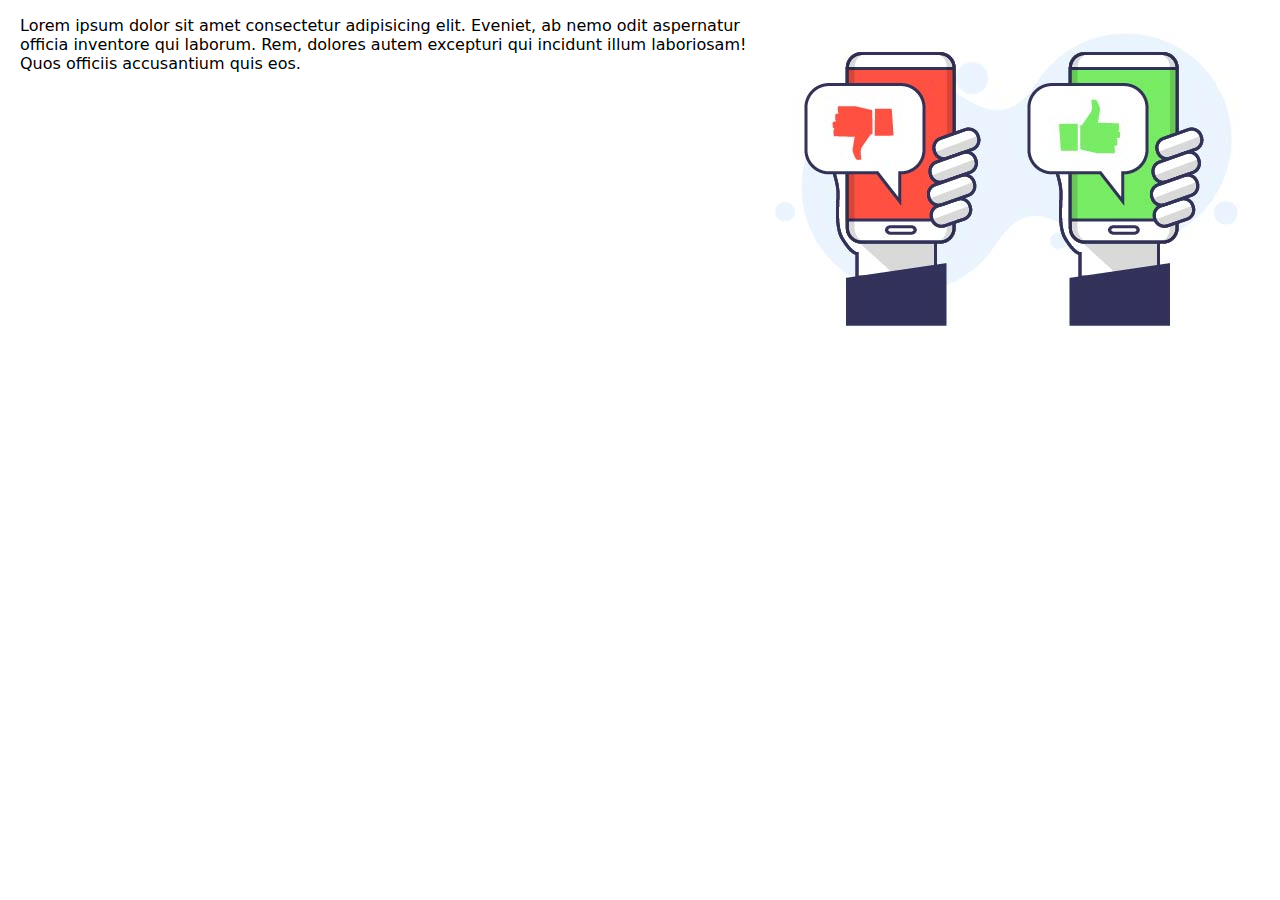
==== index.html @ 39207d18 "cambiamenti id" ====
<!DOCTYPE html>
<html lang="it">
<head>
    <meta charset="UTF-8">
    <meta name="viewport" content="width=device-width, initial-scale=1.0">
    <title>Document</title>
    <link rel="stylesheet" href="style.css">
</head>
<body>
    <!--Parte di Armando-->
    <div class="container">
        <div>
            <p>Lorem ipsum dolor sit amet consectetur adipisicing elit. Eveniet, ab nemo odit aspernatur officia inventore qui laborum. Rem, dolores autem excepturi qui incidunt illum laboriosam! Quos officiis accusantium quis eos.</p>
        </div>

        <div>
            <img src="./img/vant-svant.jpg" alt="">
        </div>
        
    </div>

    <!--Parte di Crisci-->
    <!--<ul>
        <li>
            <div class="content">
                <h2>What </h2>
                <p>Lorem ipsum dolor sit, 
                    amet consectetur adipisicing elit. Dolorum 
                    provident in accusantium magni a voluptas 
                    veniam eligendi obcaecati mollitia, quos
                     atque. Blanditiis sit alias, 
                    rerum natus pariatur cum vero quia?</p>
            </div>
        </li>
        <li>
            <div class="content">
                <h2>What</h2>
                <p>Lorem ipsum dolor sit, 
                    amet consectetur adipisicing elit. Dolorum 
                    provident in accusantium magni a voluptas 
                    veniam eligendi obcaecati mollitia, quos
                     atque. Blanditiis sit alias, 
                    rerum natus pariatur cum vero quia?</p>
            </div>
        </li>
    </ul>-->
</body>
</html>
---- style.css ----
/*Fatto da Armando*/
.container{
    display: flex;
    flex-direction: row;
    margin-left: 20px;
    margin-right: 20px;
}


/*Smathphone*/
@media (max-width: 415px){
    img{width: 100%; height: 35vh;}
    .container{flex-direction: column;}
}


/*Fatto da crisi*/

body {
    margin: 0;
    padding: 0;
    font-family: sans;
}
ul{
    position: absolute;
    top: 0;
    left: 0;
    width: 100%;
    height: 100%;
    background: #ccc;
    margin: 0;
    padding: 0;
}
ul li{
    list-style: none;
    position: relative;
    width: 100%;
    height: 100%;
    border-right: 1px solid #000;
    float: left;
    box-sizing: border-box;
    transition: 0.5s;
    text-align: center;
    overflow: hidden;
}
ul li:nth-child(1){
    background: url(img/pandemia_ambiente1.png);
    background-size: cover;
    background-position: left;
}
ul li:nth-child(2){
    background: url(img/pandemia_ambiente2.png);
    background-size: cover;
    background-position: left;
}
ul:hover li{
    width: 10%;
}

ul li:hover{
    width: 60%;
}

ul li .content{
    position: absolute;
    bottom: -100%;
    left: 0;
    width: 100%;
    background: rgba(0, 0,0, 0.8);
    box-sizing: border-box;
    color: #ffffff;
    opacity: 1;
}

ul li:hover .content{
    bottom: 0;
    transition: 0.5s;
    transition-delay: 0.5s;
    opacity: 1;
}
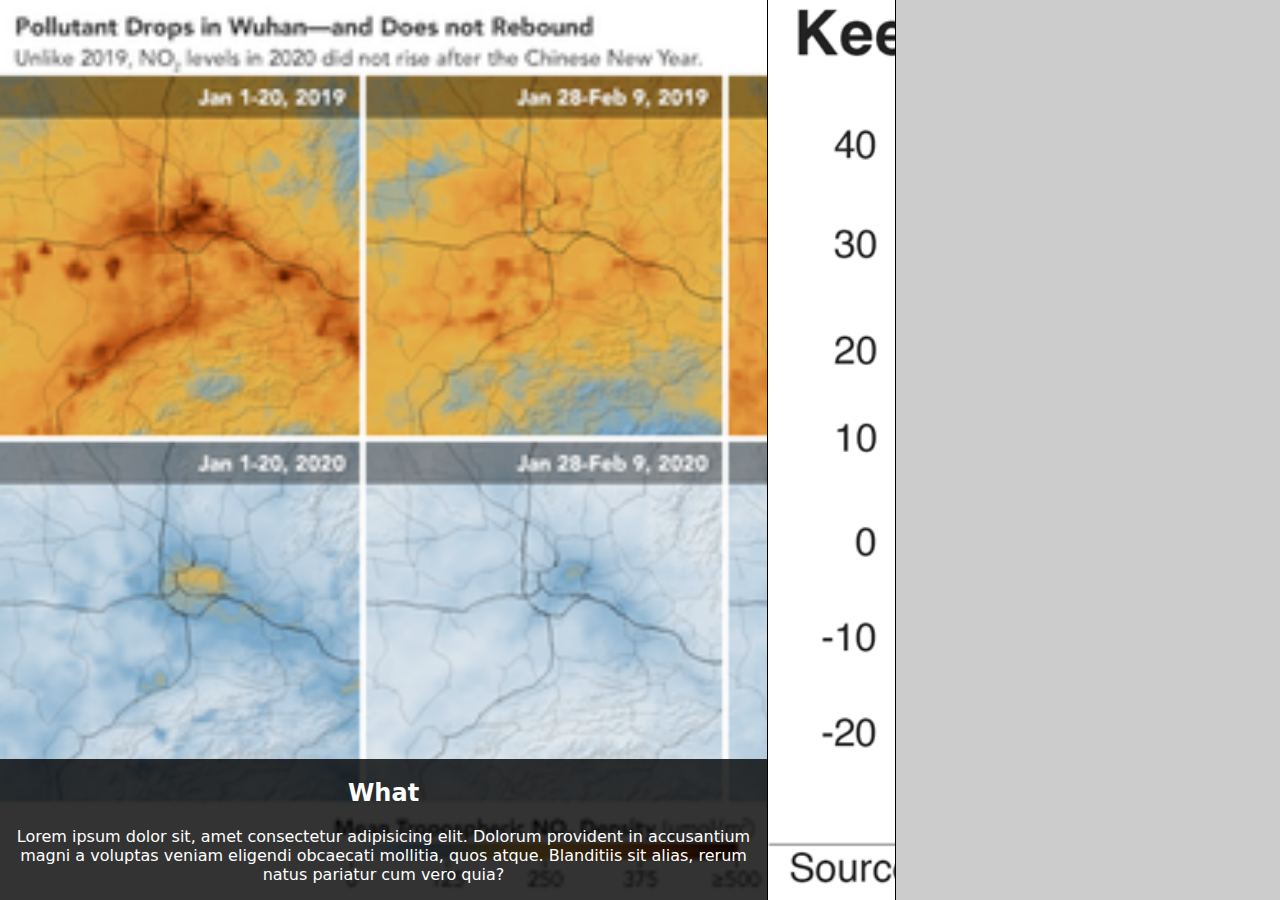
==== commit 8ee303f1: "cambiamento html" ====
--- a/index.html
+++ b/index.html
@@ -20,7 +20,7 @@
     </div>
 
     <!--Parte di Crisci-->
-    <!--<ul>
+    <ul>
         <li>
             <div class="content">
                 <h2>What </h2>
@@ -43,6 +43,6 @@
                     rerum natus pariatur cum vero quia?</p>
             </div>
         </li>
-    </ul>-->
+    </ul>
 </body>
 </html>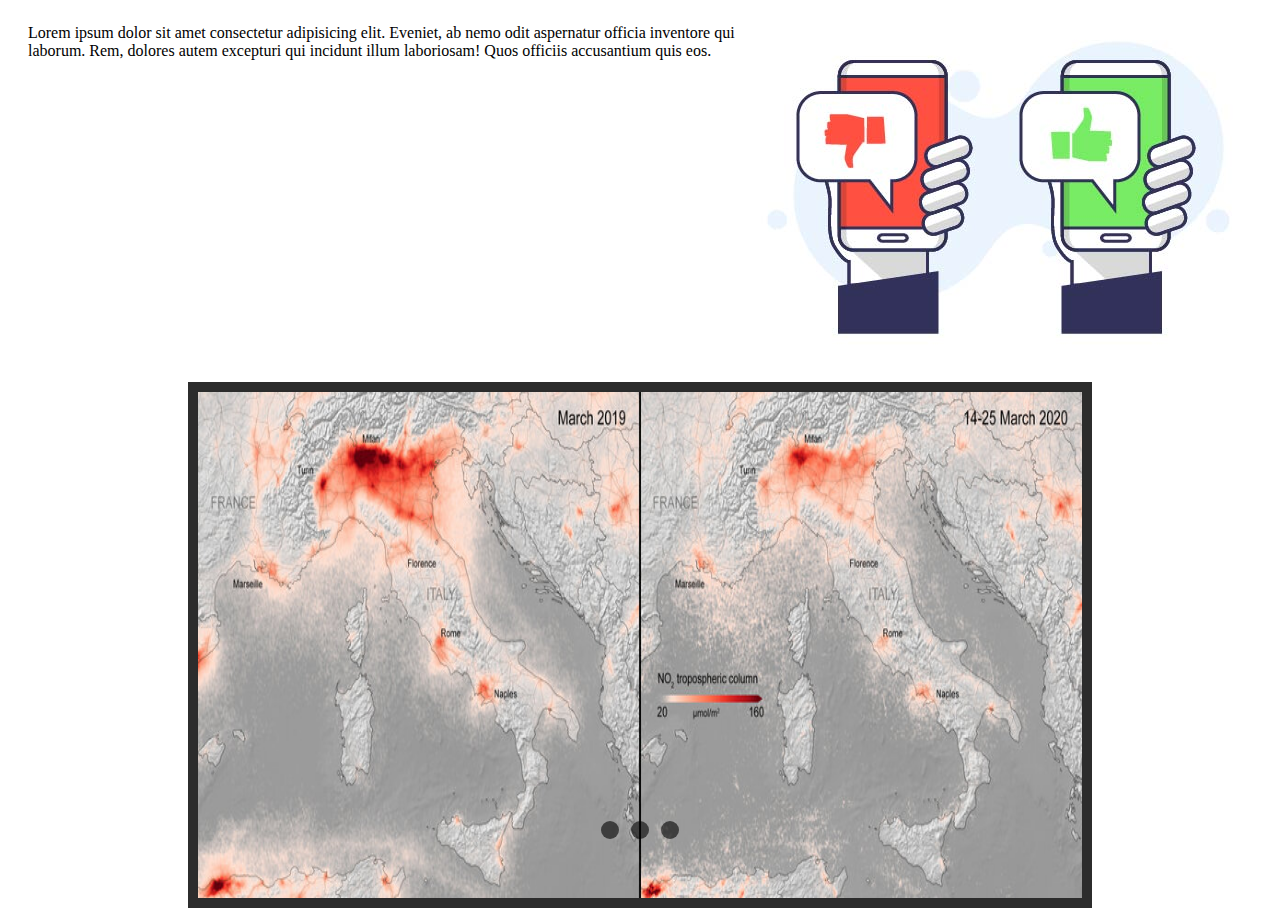
==== commit 6b061363: "Parte di Crisci" ====
--- a/index.html
+++ b/index.html
@@ -8,41 +8,45 @@
 </head>
 <body>
     <!--Parte di Armando-->
-    <div class="container">
-        <div>
+    <div id="svant_vant">
+        <div class="colonna">
             <p>Lorem ipsum dolor sit amet consectetur adipisicing elit. Eveniet, ab nemo odit aspernatur officia inventore qui laborum. Rem, dolores autem excepturi qui incidunt illum laboriosam! Quos officiis accusantium quis eos.</p>
         </div>
 
-        <div>
+        <div class="colonna">
             <img src="./img/vant-svant.jpg" alt="">
         </div>
         
     </div>
 
     <!--Parte di Crisci-->
-    <ul>
-        <li>
-            <div class="content">
-                <h2>What </h2>
-                <p>Lorem ipsum dolor sit, 
-                    amet consectetur adipisicing elit. Dolorum 
-                    provident in accusantium magni a voluptas 
-                    veniam eligendi obcaecati mollitia, quos
-                     atque. Blanditiis sit alias, 
-                    rerum natus pariatur cum vero quia?</p>
-            </div>
-        </li>
-        <li>
-            <div class="content">
-                <h2>What</h2>
-                <p>Lorem ipsum dolor sit, 
-                    amet consectetur adipisicing elit. Dolorum 
-                    provident in accusantium magni a voluptas 
-                    veniam eligendi obcaecati mollitia, quos
-                     atque. Blanditiis sit alias, 
-                    rerum natus pariatur cum vero quia?</p>
-            </div>
-        </li>
-    </ul>
+    <div class="container">
+
+        <input type="radio" name="images" id="i1" checked>
+        <input type="radio" name="images" id="i2">
+        <input type="radio" name="images" id="i3">
+
+        <div class="slide_img" id="italia">
+            <img src="img/italia.jpg" alt="">
+                <label for="i3" class="pre"></label>
+                <label for="i2" class="ntx"></label>
+        </div>
+        <div class="slide_img" id="francia">
+            <img src="img/francia.jpg" alt="">
+                <label for="i1" class="pre"></label>
+                <label for="i3" class="ntx"></label>
+        </div>
+        <div class="slide_img" id="spagna">
+            <img src="img/spagna.gif" alt="">
+                <label for="i2" class="pre"></label>
+                <label for="i1" class="ntx"></label>
+        </div>
+
+        <div class="nav">
+            <label class="dots" id="dot1" for="i1"></label>
+            <label class="dots" id="dot2" for="i2"></label>
+            <label class="dots" id="dot3" for="i3"></label>
+        </div>
+    </div>
 </body>
 </html>--- a/style.css
+++ b/style.css
@@ -1,82 +1,105 @@
 /*Fatto da Armando*/
-.container{
+#svant_vant{
     display: flex;
     flex-direction: row;
     margin-left: 20px;
     margin-right: 20px;
 }
-
-
 /*Smathphone*/
 @media (max-width: 415px){
     img{width: 100%; height: 35vh;}
-    .container{flex-direction: column;}
+    #svant_vant{flex-direction: column;}
+
 }
 
 
 /*Fatto da crisi*/
 
-body {
-    margin: 0;
-    padding: 0;
-    font-family: sans;
+#ambiente_content{
+    position: relative;
+    /*display: flex;*/
+    flex-direction: row;
+    overflow: hidden ; 
 }
-ul{
+#testo_ambiente{
+    flex-grow: 5;
+}
+#img_ambiente{
+    flex-grow: 1;
+}
+
+.container{
+    margin: 0 auto;
+    margin-top: 20px;
+    position: relative;
+    width: 70%;
+    height: 0;
+    padding-bottom: 40%;
+    background: #4c4c4c;
+    border: solid 10px #2c2c2c;
+}
+.slide_img{
+    position: absolute;
+    width: 100%;
+    height: 100%;
+}
+.slide_img img{
+    width: 100%;
+    height: 100%;
+}
+
+#i1, #i2, #i3{
+    display: none;
+}
+
+.pre .ntx{
+    width: 12%;
+    height: 100%;
     position: absolute;
     top: 0;
-    left: 0;
-    width: 100%;
-    height: 100%;
-    background: #ccc;
-    margin: 0;
-    padding: 0;
-}
-ul li{
-    list-style: none;
-    position: relative;
-    width: 100%;
-    height: 100%;
-    border-right: 1px solid #000;
-    float: left;
-    box-sizing: border-box;
-    transition: 0.5s;
-    text-align: center;
-    overflow: hidden;
-}
-ul li:nth-child(1){
-    background: url(img/pandemia_ambiente1.png);
-    background-size: cover;
-    background-position: left;
-}
-ul li:nth-child(2){
-    background: url(img/pandemia_ambiente2.png);
-    background-size: cover;
-    background-position: left;
-}
-ul:hover li{
-    width: 10%;
+    background: rgba(88, 88, 88, .4);
+    z-index: 99;
+    cursor: pointer;
 }
 
-ul li:hover{
-    width: 60%;
+.pre{
+    left: 0;
+}
+.ntx{
+    right: 0;
 }
 
-ul li .content{
+.nav{
+    width: 100%;
+    height: 11px;
+    bottom: 12%;
     position: absolute;
-    bottom: -100%;
-    left: 0;
-    width: 100%;
-    background: rgba(0, 0,0, 0.8);
-    box-sizing: border-box;
-    color: #ffffff;
-    opacity: 1;
+    text-align: center;
+    z-index: 99;
 }
 
-ul li:hover .content{
-    bottom: 0;
-    transition: 0.5s;
-    transition-delay: 0.5s;
-    opacity: 1;
+.dots{
+    top: -5px;
+    width: 18px;
+    height: 18px;
+    margin: 0 4px;
+    position: relative;
+    border-radius: 50%;
+    display: inline-block;
+    background: rgba(0,0,0,.6);
+}
+.slide_img{
+    z-index: -1;
 }
 
+#i1:checked ~ #italia,
+#i2:checked ~ #francia,
+#i3:checked ~ #spagna{
+    z-index: 9;
+}
 
+#i1:checked ~ #dot1,
+#i2:checked ~ #dot2,
+#i3:checked ~ #dot3{
+    background: #ffffff;
+}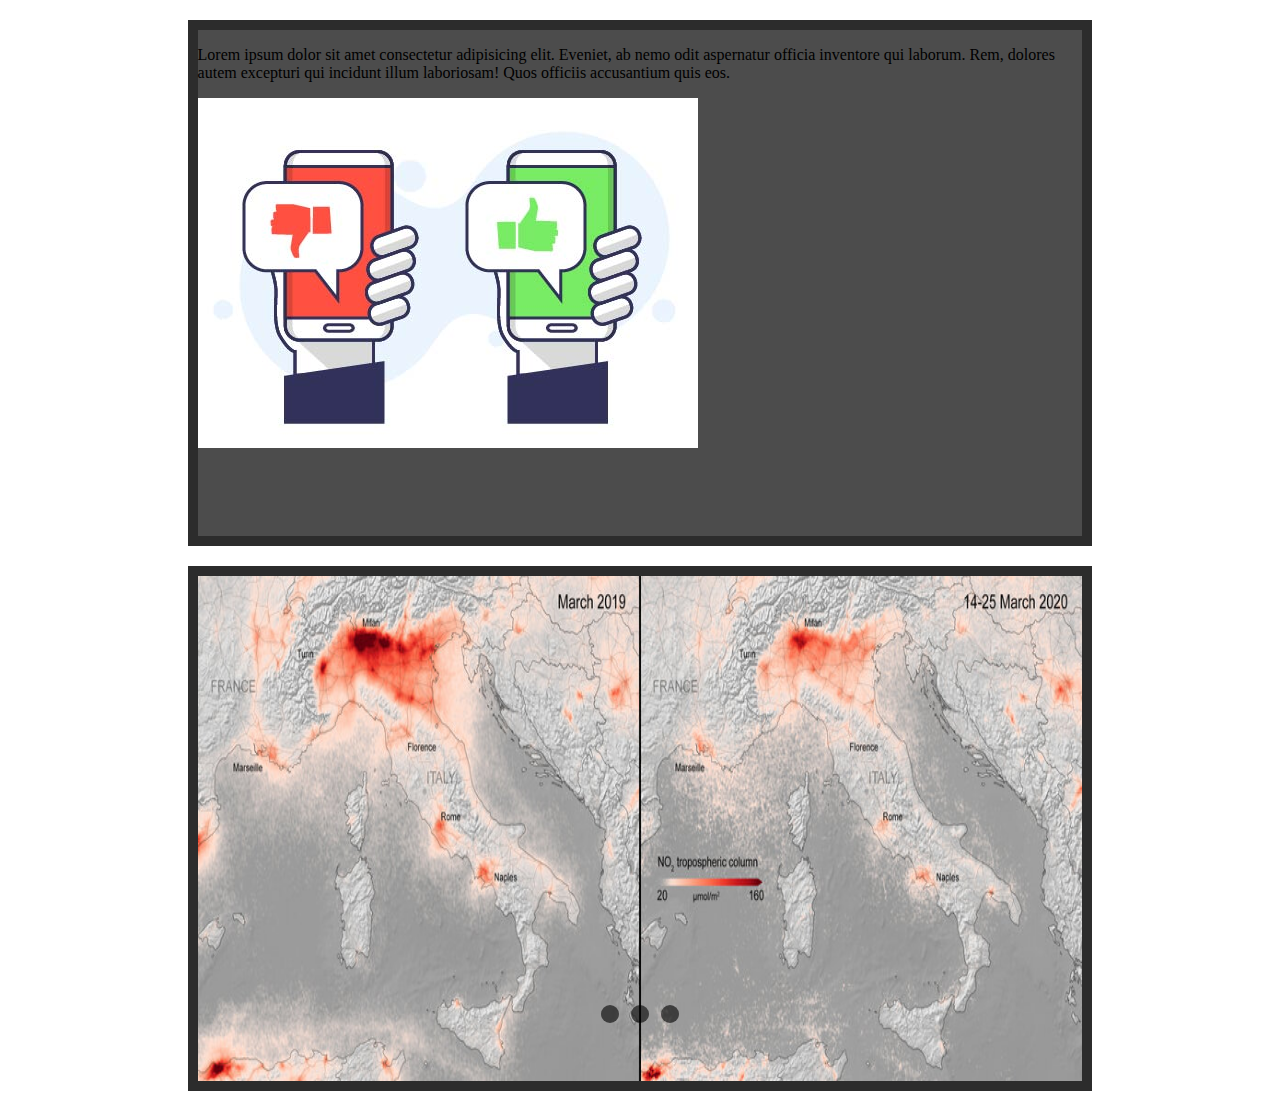
==== commit cc4f826e: "Merge branch 'main' of https://github.com/Armando233-abc/sito into main" ====
--- a/index.html
+++ b/index.html
@@ -8,12 +8,12 @@
 </head>
 <body>
     <!--Parte di Armando-->
-    <div id="svant_vant">
-        <div class="colonna">
+    <div class="container">
+        <div>
             <p>Lorem ipsum dolor sit amet consectetur adipisicing elit. Eveniet, ab nemo odit aspernatur officia inventore qui laborum. Rem, dolores autem excepturi qui incidunt illum laboriosam! Quos officiis accusantium quis eos.</p>
         </div>
 
-        <div class="colonna">
+        <div>
             <img src="./img/vant-svant.jpg" alt="">
         </div>
         
--- a/style.css
+++ b/style.css
@@ -102,4 +102,4 @@
 #i2:checked ~ #dot2,
 #i3:checked ~ #dot3{
     background: #ffffff;
-}+}
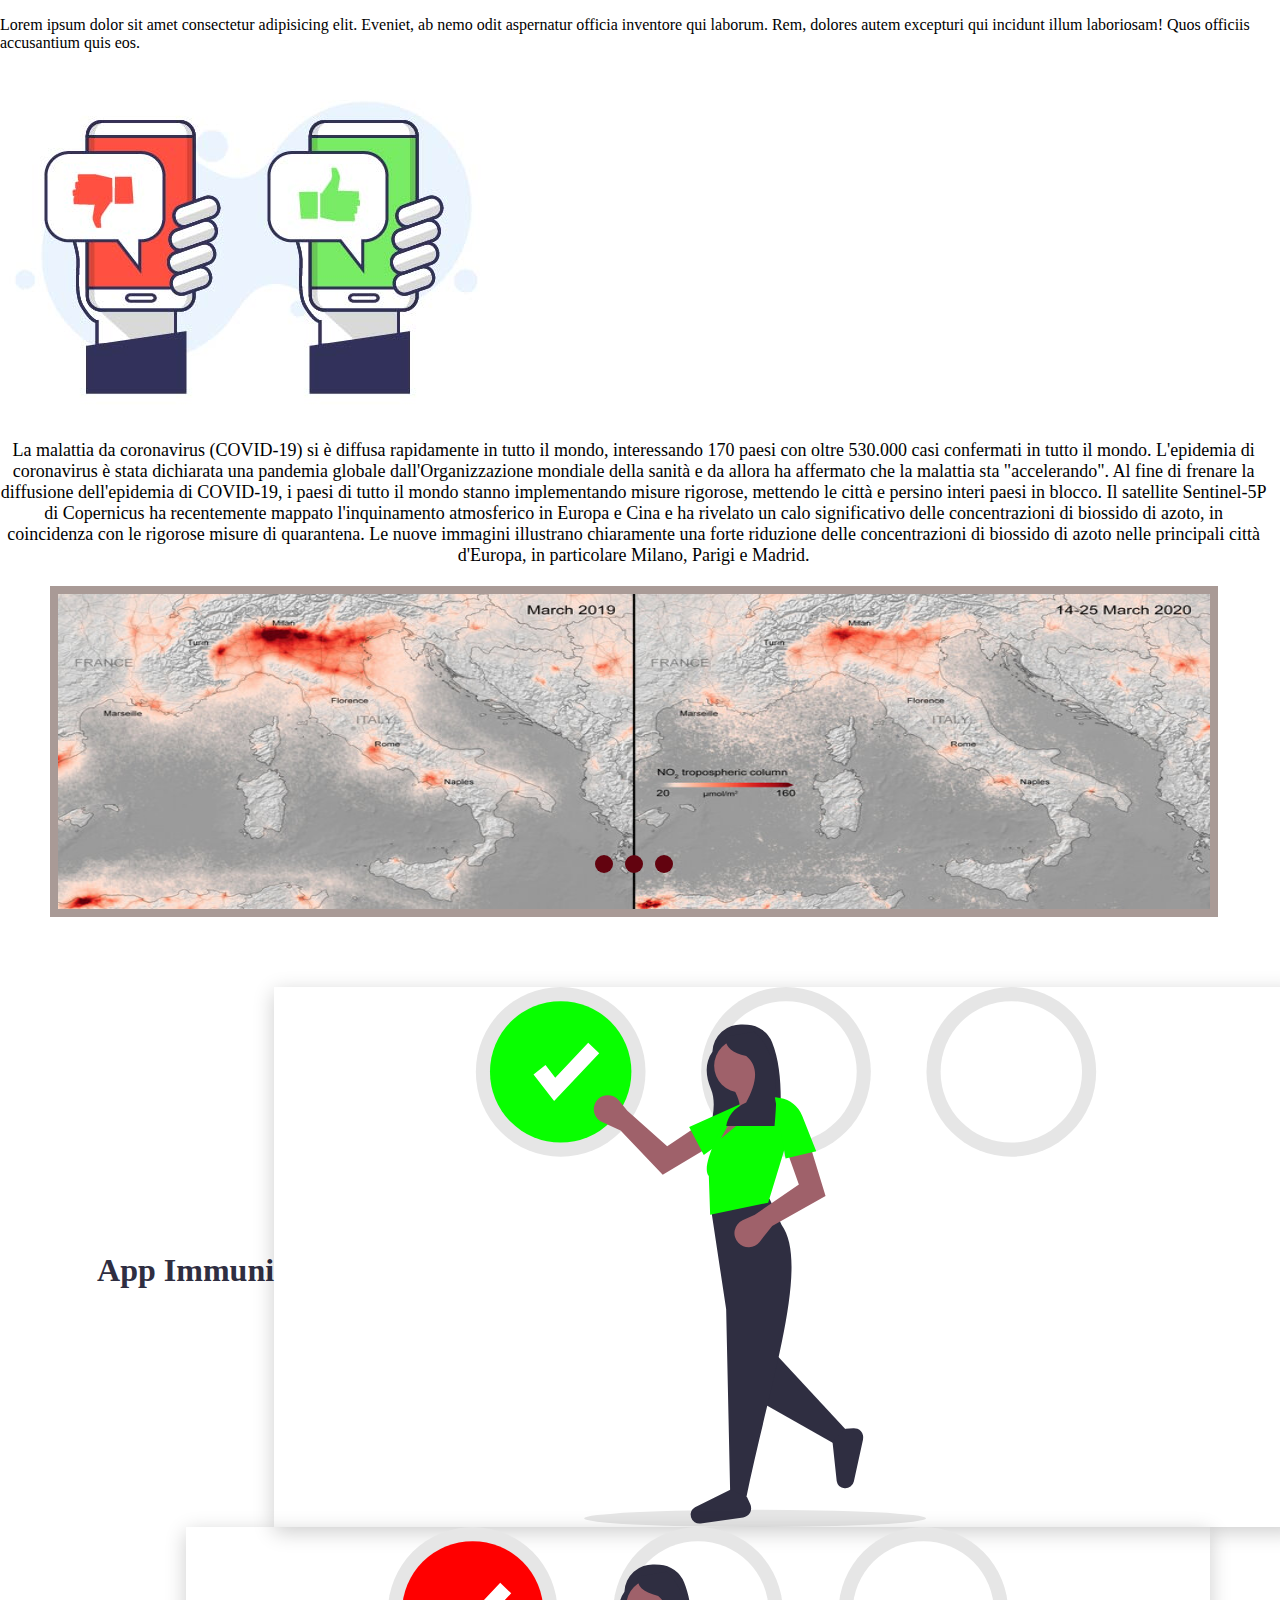
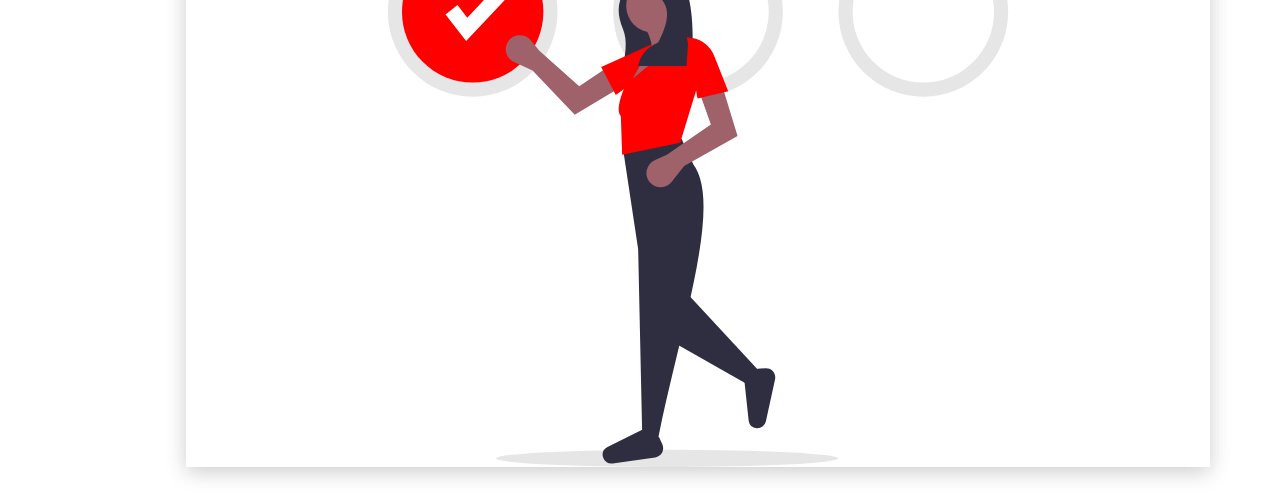
==== commit b82fab67: "Immuni + Ambiente Crisci" ====
--- a/index.html
+++ b/index.html
@@ -20,33 +20,95 @@
     </div>
 
     <!--Parte di Crisci-->
-    <div class="container">
+    <div id="ambiente">
+        <div id="testo">
+            <p id="change">
+                La malattia da coronavirus (COVID-19) si è 
+                diffusa rapidamente in tutto il mondo, 
+                interessando 170 paesi con oltre 530.000 
+                casi confermati in tutto il mondo. 
+                L'epidemia di coronavirus è stata dichiarata
+                una pandemia globale dall'Organizzazione
+                mondiale della sanità e da allora ha affermato 
+                che la malattia sta "accelerando". 
+                Al fine di frenare la diffusione dell'epidemia di COVID-19, 
+                i paesi di tutto il mondo stanno implementando misure rigorose, 
+                mettendo le città e persino interi paesi in blocco.
+                Il satellite Sentinel-5P di Copernicus 
+                ha recentemente mappato l'inquinamento 
+                atmosferico in Europa e Cina e ha rivelato 
+                un calo significativo delle concentrazioni 
+                di biossido di azoto, in coincidenza con 
+                le rigorose misure di quarantena.
+                Le nuove immagini illustrano chiaramente 
+                una forte riduzione delle concentrazioni 
+                di biossido di azoto nelle principali 
+                città d'Europa, in particolare Milano, Parigi e Madrid.
+            </p>
+        </div>
+        <div id="container">
 
-        <input type="radio" name="images" id="i1" checked>
-        <input type="radio" name="images" id="i2">
-        <input type="radio" name="images" id="i3">
-
-        <div class="slide_img" id="italia">
-            <img src="img/italia.jpg" alt="">
-                <label for="i3" class="pre"></label>
-                <label for="i2" class="ntx"></label>
+            <input type="radio" name="images" id="i1" checked>
+            <input type="radio" name="images" id="i2">
+            <input type="radio" name="images" id="i3">
+    
+            <div class="slide_img" id="italia">
+                <img src="img/italia.jpg" alt="">
+                    <label for="i3" class="pre"></label>
+                    <label for="i2" class="ntx"></label>
+            </div>
+            <div class="slide_img" id="francia">
+                <img src="img/francia.jpg" alt="">
+                    <label for="i1" class="pre"></label>
+                    <label for="i3" class="ntx"></label>
+            </div>
+            <div class="slide_img" id="spagna">
+                <img src="img/spagna.gif" alt="">
+                    <label for="i2" class="pre"></label>
+                    <label for="i1" class="ntx"></label>
+            </div>
+    
+            <div class="nav">
+                <label class="dots" id="dot1" for="i1"></label>
+                <label class="dots" id="dot2" for="i2"></label>
+                <label class="dots" id="dot3" for="i3"></label>
+            </div>
         </div>
-        <div class="slide_img" id="francia">
-            <img src="img/francia.jpg" alt="">
-                <label for="i1" class="pre"></label>
-                <label for="i3" class="ntx"></label>
-        </div>
-        <div class="slide_img" id="spagna">
-            <img src="img/spagna.gif" alt="">
-                <label for="i2" class="pre"></label>
-                <label for="i1" class="ntx"></label>
-        </div>
-
-        <div class="nav">
-            <label class="dots" id="dot1" for="i1"></label>
-            <label class="dots" id="dot2" for="i2"></label>
-            <label class="dots" id="dot3" for="i3"></label>
-        </div>
+    </div>
+    <div id="immuni">
+        <div id="container_immuni">
+            <h1 id="titolo">App Immuni</h1>
+                <div class="card">
+                    <div class="imgBx">
+                        <img src= "img/agree.svg" alt="">
+                    </div>
+                    <div class="content_immuni">
+                        <h2>Card One</h2>
+                        <p>
+                            Lorem ipsum dolor sit amet consectetur, adipisicing elit. 
+                            Fugiat explicabo nisi debitis voluptatem, 
+                            rem nobis molestiae, ab, voluptate excepturi 
+                            sint libero non a hic! Error minus quis dignissimos 
+                            tempora consequatur.
+                        </p>
+                    </div>
+                </div>
+                <div class="card">
+                    <div class="imgBx">
+                        <img src= "img/disagree.svg" alt="">
+                    </div>
+                    <div class="content_immuni">
+                        <h2>Card Two</h2>
+                        <p>
+                            Lorem ipsum dolor sit amet consectetur, adipisicing elit. 
+                            Fugiat explicabo nisi debitis voluptatem, 
+                            rem nobis molestiae, ab, voluptate excepturi 
+                            sint libero non a hic! Error minus quis dignissimos 
+                            tempora consequatur.
+                        </p>
+                    </div>
+                </div>
+            </div>
     </div>
 </body>
 </html>--- a/style.css
+++ b/style.css
@@ -5,45 +5,43 @@
     margin-left: 20px;
     margin-right: 20px;
 }
+
 /*Smathphone*/
 @media (max-width: 415px){
     img{width: 100%; height: 35vh;}
     #svant_vant{flex-direction: column;}
-
 }
 
 
 /*Fatto da crisi*/
-
-#ambiente_content{
-    position: relative;
-    /*display: flex;*/
-    flex-direction: row;
-    overflow: hidden ; 
-}
-#testo_ambiente{
-    flex-grow: 5;
-}
-#img_ambiente{
-    flex-grow: 1;
-}
-
-.container{
-    margin: 0 auto;
+body{
+    margin: 0;
+    width: 99vw;
+}
+#ambiente
+{
+    max-width: 99vw;
+}
+
+#container
+{
+    margin: auto;
     margin-top: 20px;
     position: relative;
-    width: 70%;
-    height: 0;
-    padding-bottom: 40%;
+    width: 90vw;
+    padding-bottom: 35vh;
+    flex-grow: 2;
     background: #4c4c4c;
-    border: solid 10px #2c2c2c;
-}
-.slide_img{
-    position: absolute;
-    width: 100%;
-    height: 100%;
-}
-.slide_img img{
+    border: solid 8px #a99a96;
+}
+.slide_img
+{
+    position: absolute;
+    width: 100%;
+    height: 100%;
+}
+.slide_img img
+{
     width: 100%;
     height: 100%;
 }
@@ -86,7 +84,7 @@
     position: relative;
     border-radius: 50%;
     display: inline-block;
-    background: rgba(0,0,0,.6);
+    background: #62030f;
 }
 .slide_img{
     z-index: -1;
@@ -103,3 +101,101 @@
 #i3:checked ~ #dot3{
     background: #ffffff;
 }
+
+#testo{
+    margin-top: 2%;
+    margin-left: 1%;
+    flex-grow: 1;
+    margin: 0;
+    text-align: center;
+}
+
+#change{
+    font-size: 2vh;
+}
+#immuni {
+    margin: 0;
+    padding: 0;
+    margin-top: 100px;
+    display: flex;
+    justify-content: center;
+    align-items: center;
+}
+#container_immuni{
+    position: relative;
+    width: 99vw;
+    display: flex;
+    justify-content: center;
+    align-items: center;
+    flex-wrap: wrap;
+    padding: 0px;
+}
+
+#container_immuni .card{
+    position: relative;
+    margin: 0;
+    width: 70vw;
+    height: 60vh;
+    display: flex;
+    flex-direction: column;
+    box-shadow: 0 5 px 202px rgba(0, 0, 0, 0.5);
+    transition: 0.3s ease-in-out;
+}
+#container_immuni .card:hover{
+    height: 70vh;
+    width: 90vw;
+}
+
+#container_immuni .card .imgBx{
+    position: relative;
+    width: 100%;
+    height: 100%;
+    top: -30px;
+    box-shadow: 0 5px 20px rgba(0, 0, 0, 0.2);
+    margin-top: 20px;
+}
+#container_immuni .card .imgBx img
+{
+    height: 100%;
+    width: 100%;
+    border-radius: 4px;
+}
+
+#container_immuni .card .content_immuni{
+    width: 100%;
+    position: absolute;
+    margin-bottom: 0;
+    margin-top: 200px;
+    text-align: center;
+    display: none;
+    opacity: 0;
+    transition: 0.3s ease-in-out;
+}
+
+#container_immuni  .card:hover .content_immuni{
+    display: block;
+    background-color: #e6e6e6;
+    opacity: 5;
+    margin-top: 245px;
+    margin-bottom: 0;
+    transition-delay: 0.5s;
+}
+#titolo{
+    margin-bottom: 6vh;
+    color: #2f2e41;
+}
+
+@media (min-width: 415px ){
+    #container_immuni .card .imgBx{
+        margin: 0;
+        width: 80vw;
+    }
+    #container_immuni .card .imgBx img{
+        max-width: 100%;
+        height: 100%;
+    }
+    #container_immuni .card:hover{
+        height: 70vh;
+        width: 70vw;
+    }
+}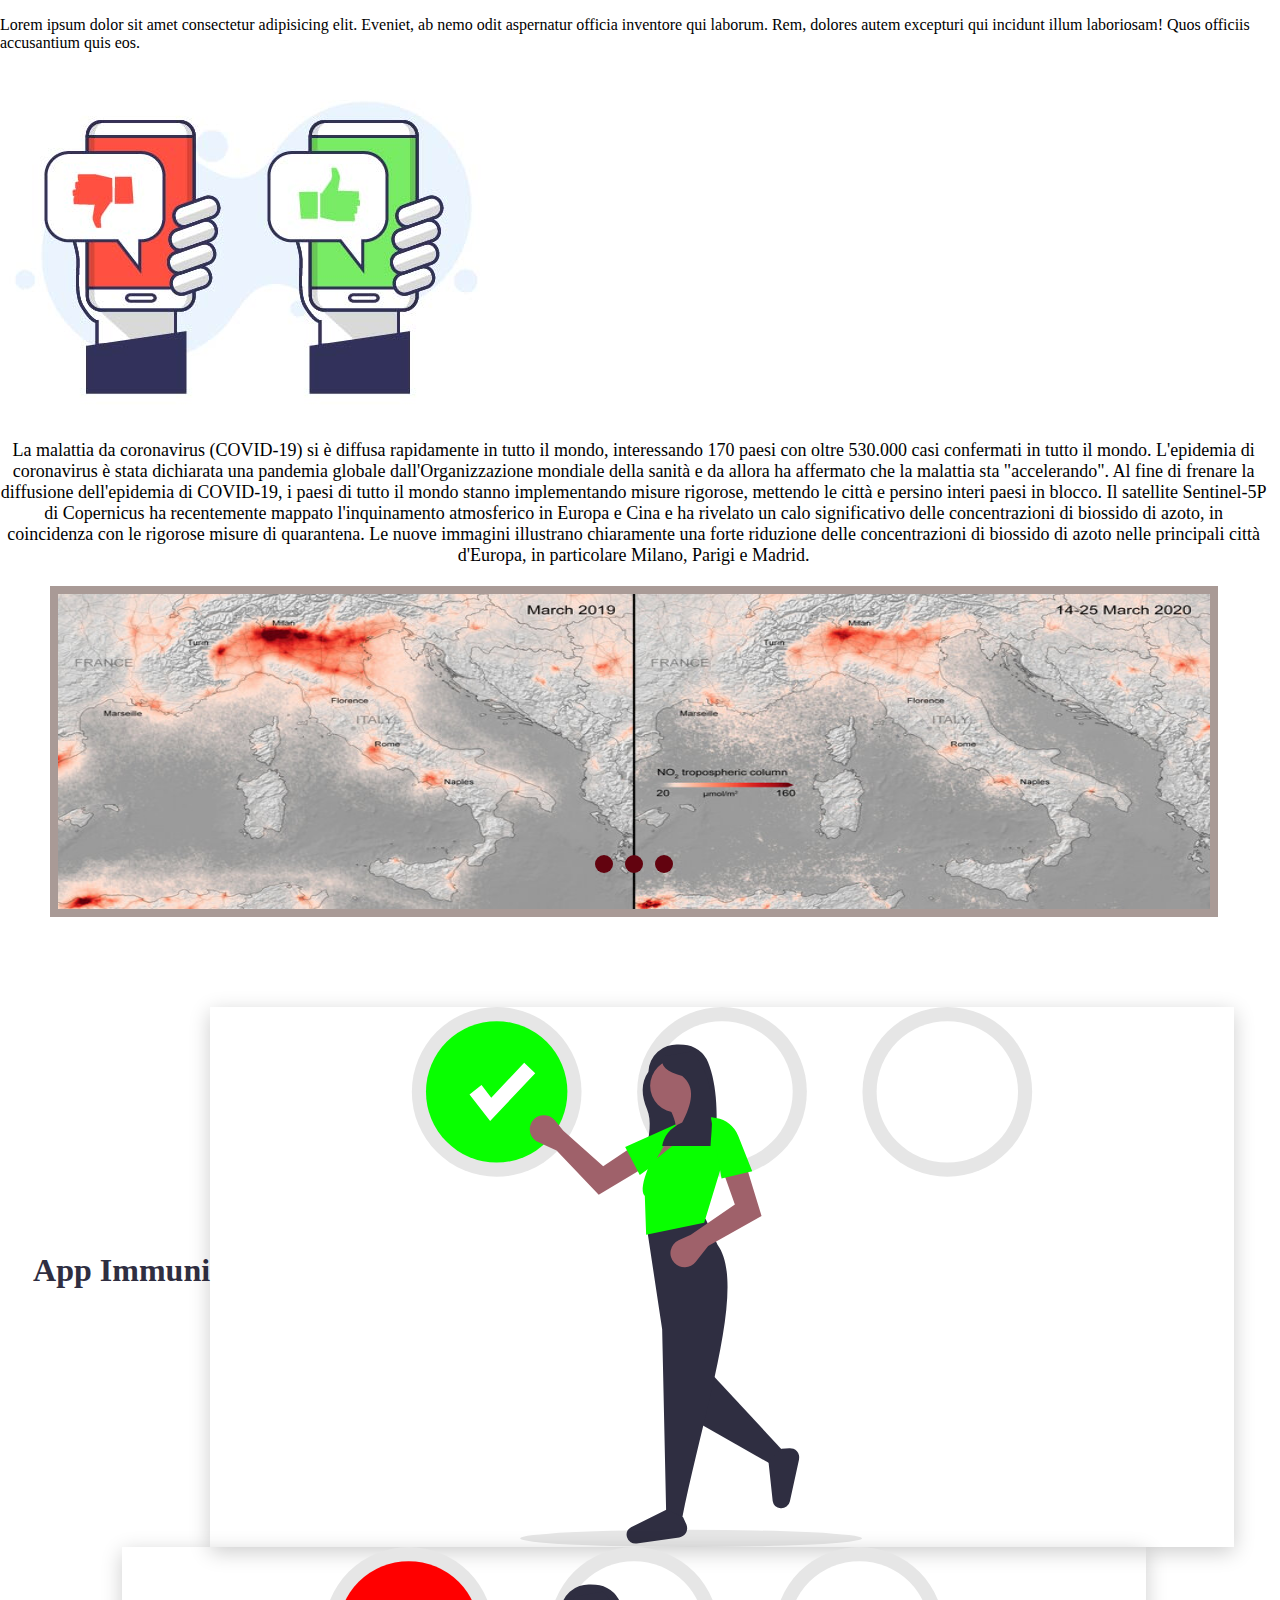
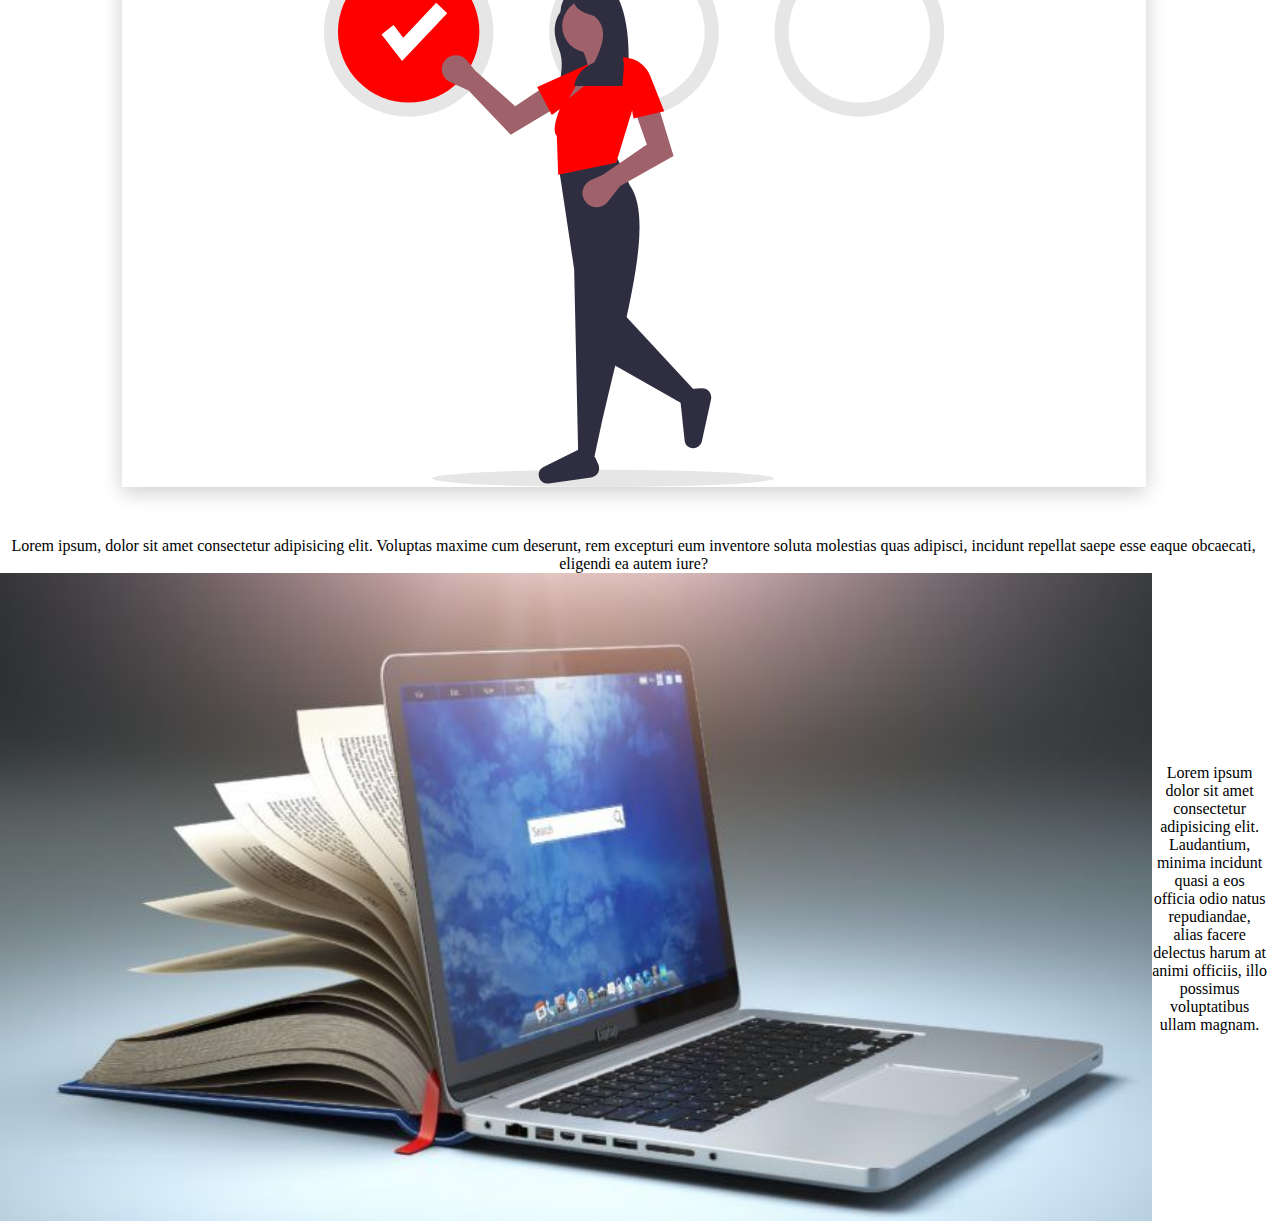
==== commit 027519e3: "Crisci didattica" ====
--- a/index.html
+++ b/index.html
@@ -110,5 +110,23 @@
                 </div>
             </div>
     </div>
+    <div id="didattica_a_distanza">
+        <div id="pro">
+            <div id="img_pro" class="images_pro">
+                <img src="img/classroom.png" alt="">
+            </div>
+            <div id="testo_pro">
+                Lorem ipsum, dolor sit amet consectetur adipisicing elit. Voluptas maxime cum deserunt, rem excepturi eum inventore soluta molestias quas adipisci, incidunt repellat saepe esse eaque obcaecati, eligendi ea autem iure?
+            </div>
+        </div>
+        <div id="contro">
+            <div id="img_contro" class="images_pro">
+                <img src="img/online_classroom.jpg" alt="">
+            </div>
+            <div id="testo_contro">
+                Lorem ipsum dolor sit amet consectetur adipisicing elit. Laudantium, minima incidunt quasi a eos officia odio natus repudiandae, alias facere delectus harum at animi officiis, illo possimus voluptatibus ullam magnam.
+            </div>
+        </div>
+    </div>
 </body>
 </html>--- a/style.css
+++ b/style.css
@@ -16,6 +16,7 @@
 /*Fatto da crisi*/
 body{
     margin: 0;
+    padding: 0;
     width: 99vw;
 }
 #ambiente
@@ -185,17 +186,82 @@
     color: #2f2e41;
 }
 
-@media (min-width: 415px ){
-    #container_immuni .card .imgBx{
-        margin: 0;
-        width: 80vw;
-    }
-    #container_immuni .card .imgBx img{
-        max-width: 100%;
-        height: 100%;
+#frame_agree{
+    margin-top: -200px;
+    width: 100%;
+}
+#testo_pro, #testo_contro{
+    text-align: center;
+}
+#didattica_a_distanza{
+    margin-top: 20px;
+}
+#didattica_a_distanza img{
+    width: 90vw;
+}
+#pro, #contro{
+    display: flex;
+    flex-direction: column;
+    justify-content: center;
+    align-items: center;
+}
+@media (min-width: 576px ){
+    #container_immuni .card{
+        width: 80vw;   
+    }
+    #container_immuni .card .content_immuni{
+        margin-top: 100px;
     }
     #container_immuni .card:hover{
-        height: 70vh;
-        width: 70vw;
-    }
+        height: 80vh;
+        width: 90vw;
+    }
+    #container_immuni  .card:hover .content_immuni{
+        margin-top: 650px;
+    }
+    .images_pro img{
+        width: 90vw;
+    }
+    #didattica_a_distanza{
+        margin-top: 40px;
+    }
+}
+
+@media (min-width: 1023px){
+    #container_immuni .card{
+        width: 80vw;   
+        flex-direction: row;
+    }
+    #container_immuni .card .content_immuni{
+        margin-top: 100px;
+    }
+    #container_immuni .card:hover{
+        height: 80vh;
+        width: 90vw;
+    }
+    #container_immuni  .card:hover .content_immuni{
+        margin-top: 650px;
+    }
+    .images_pro img{
+        width: 80%;
+    }
+    #didattica_a_distanza{
+        margin-top: 40px;
+        display: flex;
+        flex-direction: column;
+    }
+    #pro, #contro {
+        display: flex;
+        flex-direction: row;
+    }
+
+    #img_pro{
+        flex-grow: 1
+    }
+
+    #testo_pro{
+        flex-grow: 2;
+    }
+
+
 }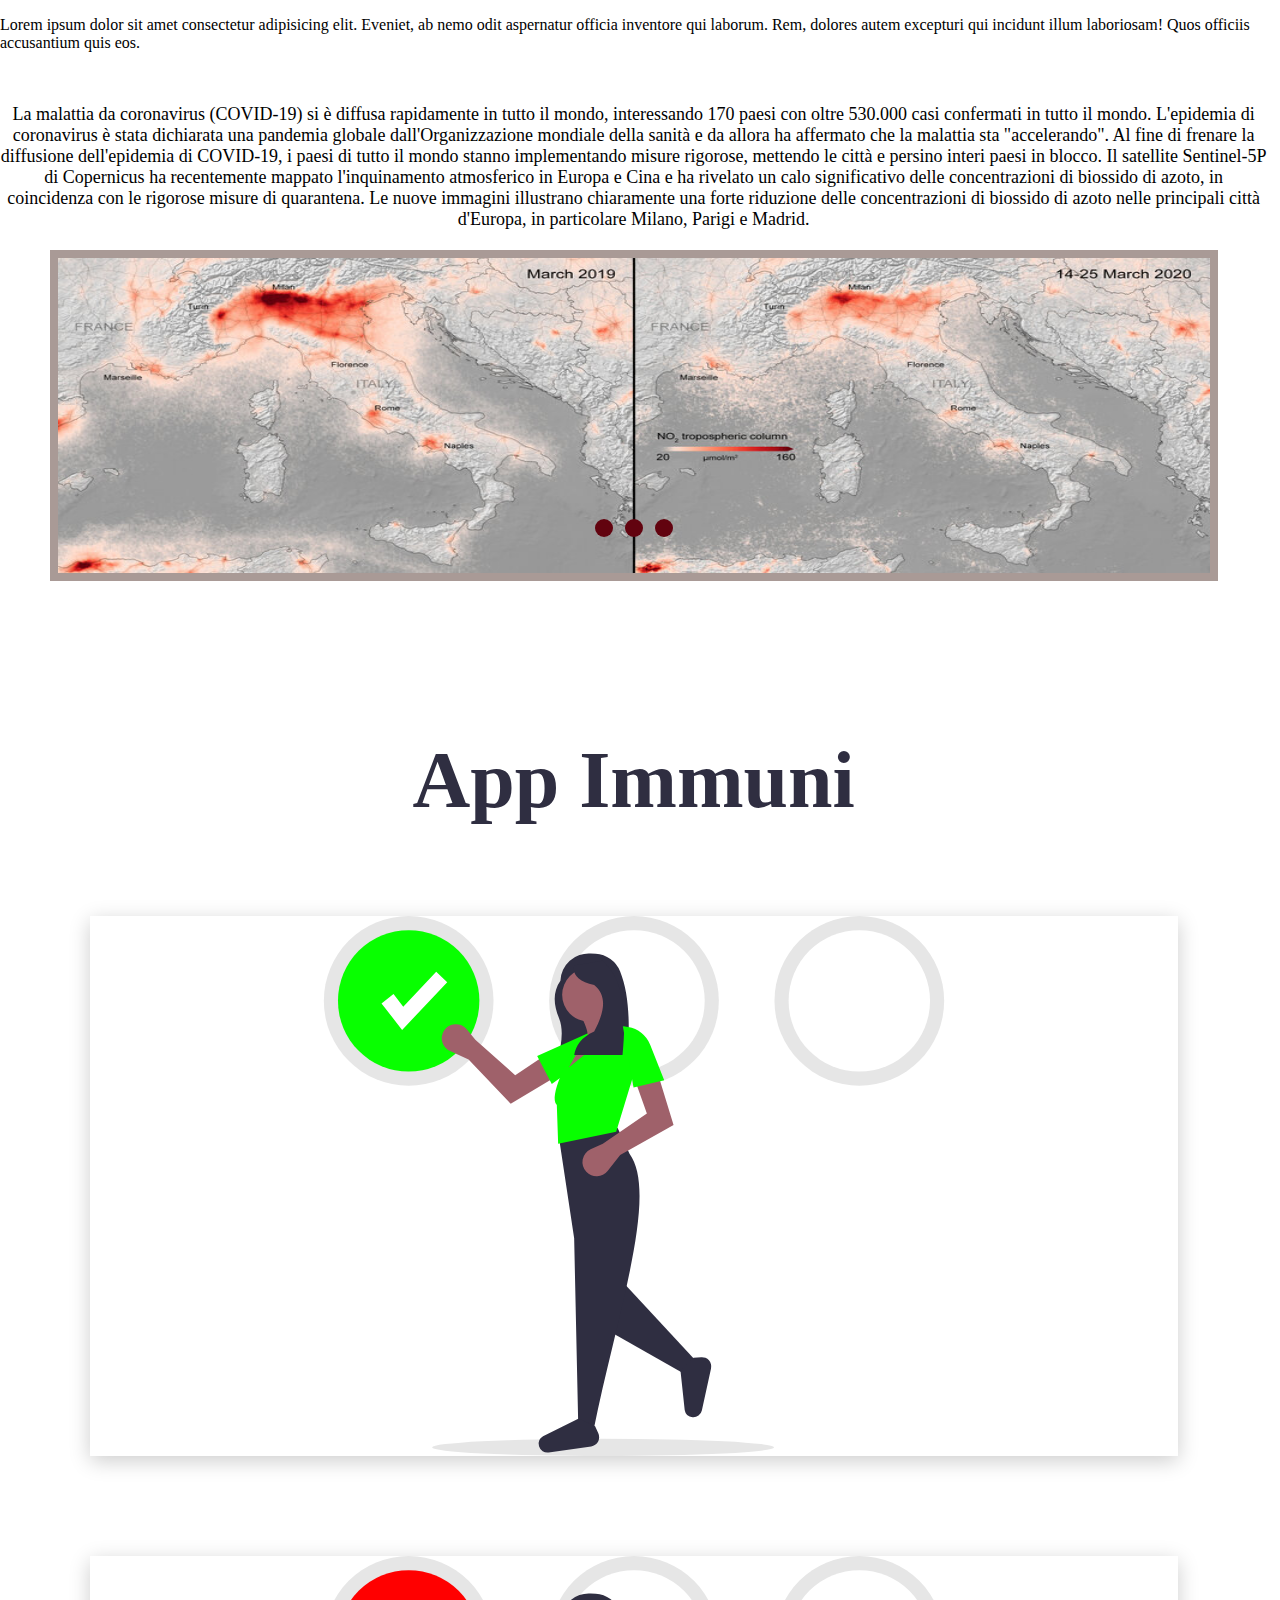
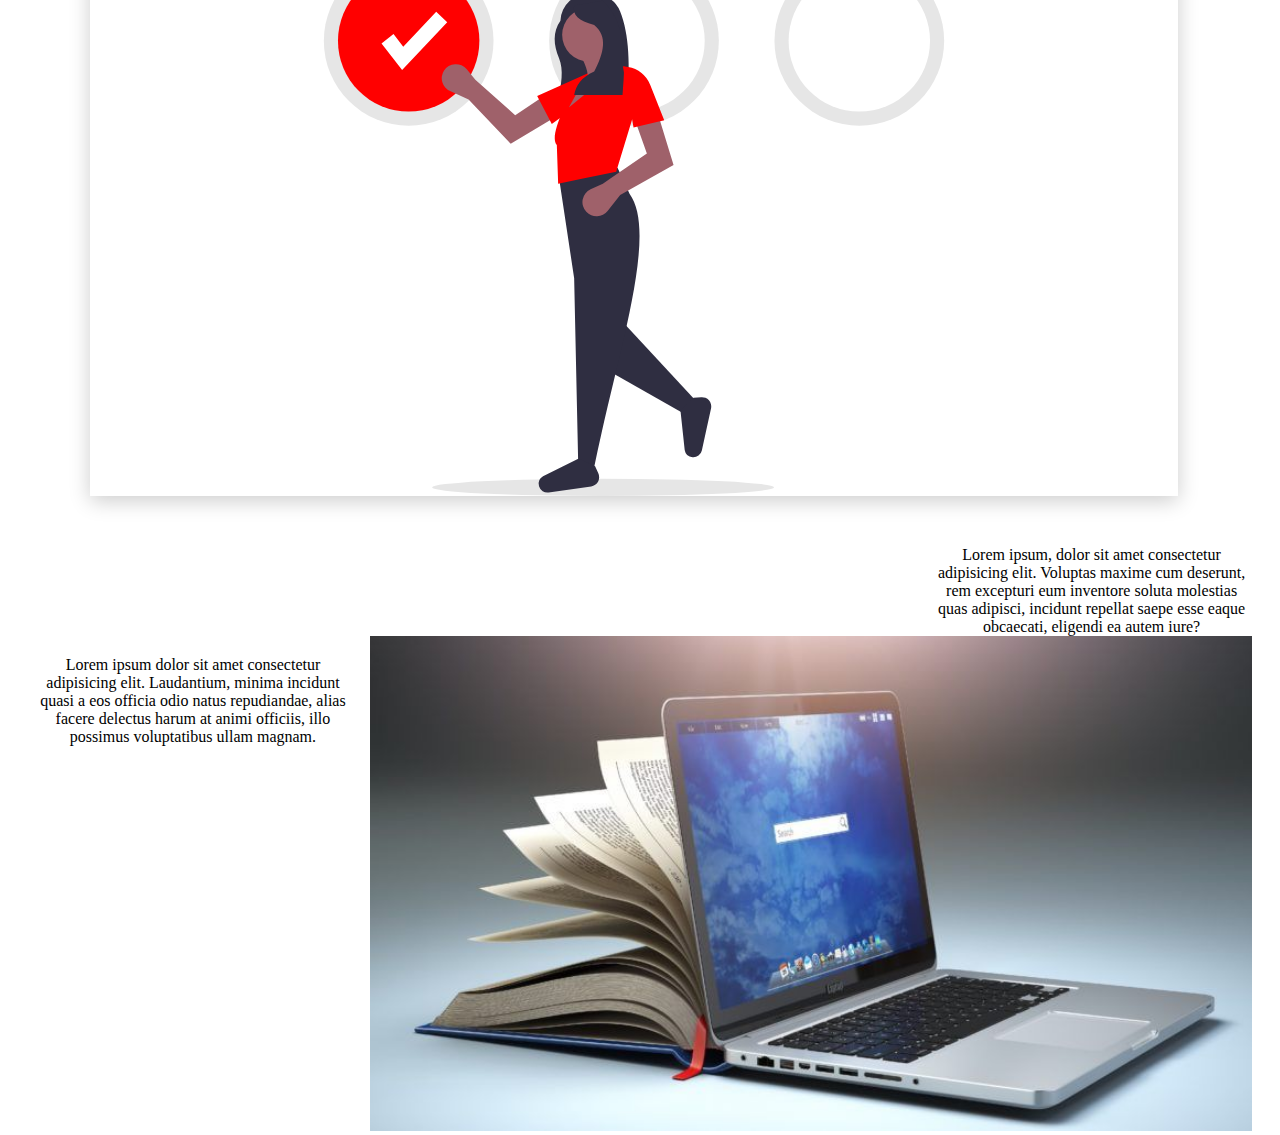
==== commit c3c52d00: "Tablet Pro Ok" ====
--- a/index.html
+++ b/index.html
@@ -112,19 +112,19 @@
     </div>
     <div id="didattica_a_distanza">
         <div id="pro">
-            <div id="img_pro" class="images_pro">
+            <div class="img">
                 <img src="img/classroom.png" alt="">
             </div>
-            <div id="testo_pro">
+            <div class="testo">
                 Lorem ipsum, dolor sit amet consectetur adipisicing elit. Voluptas maxime cum deserunt, rem excepturi eum inventore soluta molestias quas adipisci, incidunt repellat saepe esse eaque obcaecati, eligendi ea autem iure?
             </div>
         </div>
         <div id="contro">
-            <div id="img_contro" class="images_pro">
+            <div class="testo" id="ebook">
+                Lorem ipsum dolor sit amet consectetur adipisicing elit. Laudantium, minima incidunt quasi a eos officia odio natus repudiandae, alias facere delectus harum at animi officiis, illo possimus voluptatibus ullam magnam.
+            </div>
+            <div class="img">
                 <img src="img/online_classroom.jpg" alt="">
-            </div>
-            <div id="testo_contro">
-                Lorem ipsum dolor sit amet consectetur adipisicing elit. Laudantium, minima incidunt quasi a eos officia odio natus repudiandae, alias facere delectus harum at animi officiis, illo possimus voluptatibus ullam magnam.
             </div>
         </div>
     </div>
--- a/style.css
+++ b/style.css
@@ -195,16 +195,16 @@
 }
 #didattica_a_distanza{
     margin-top: 20px;
+    display: flex;
+    flex-direction: column;
+    align-items: center;
+    justify-content: center;
+    text-align: center;
 }
 #didattica_a_distanza img{
-    width: 90vw;
-}
-#pro, #contro{
-    display: flex;
-    flex-direction: column;
-    justify-content: center;
-    align-items: center;
-}
+    width: 80vw;
+}
+
 @media (min-width: 576px ){
     #container_immuni .card{
         width: 80vw;   
@@ -228,9 +228,14 @@
 }
 
 @media (min-width: 1023px){
+    #titolo{
+        margin-bottom: 0;
+        font-size: 5em;
+    }
     #container_immuni .card{
-        width: 80vw;   
+        width: 85vw;   
         flex-direction: row;
+        margin-top: 100px;
     }
     #container_immuni .card .content_immuni{
         margin-top: 100px;
@@ -240,28 +245,30 @@
         width: 90vw;
     }
     #container_immuni  .card:hover .content_immuni{
-        margin-top: 650px;
-    }
-    .images_pro img{
-        width: 80%;
-    }
-    #didattica_a_distanza{
-        margin-top: 40px;
-        display: flex;
-        flex-direction: column;
-    }
-    #pro, #contro {
+        margin-top: 950px;
+    }
+    
+    #didattica_a_distanza > #pro > .img > img{
+        width: 100%;
+    }
+    #didattica_a_distanza > #contro > .img > img{
+        width: 100%;
+    }
+    #pro, #contro{
+        margin-left: 20px;
+        width: 95vw;
         display: flex;
         flex-direction: row;
     }
-
-    #img_pro{
-        flex-grow: 1
-    }
-
-    #testo_pro{
-        flex-grow: 2;
-    }
-
-
-}+    .img{
+        width: 70vw;
+    }
+    .testo{
+        width: 25vw;
+    }
+    #ebook{
+        margin-top: 20px;
+        margin-right: 20px;
+    }
+}
+@media (min-width: 1023px){}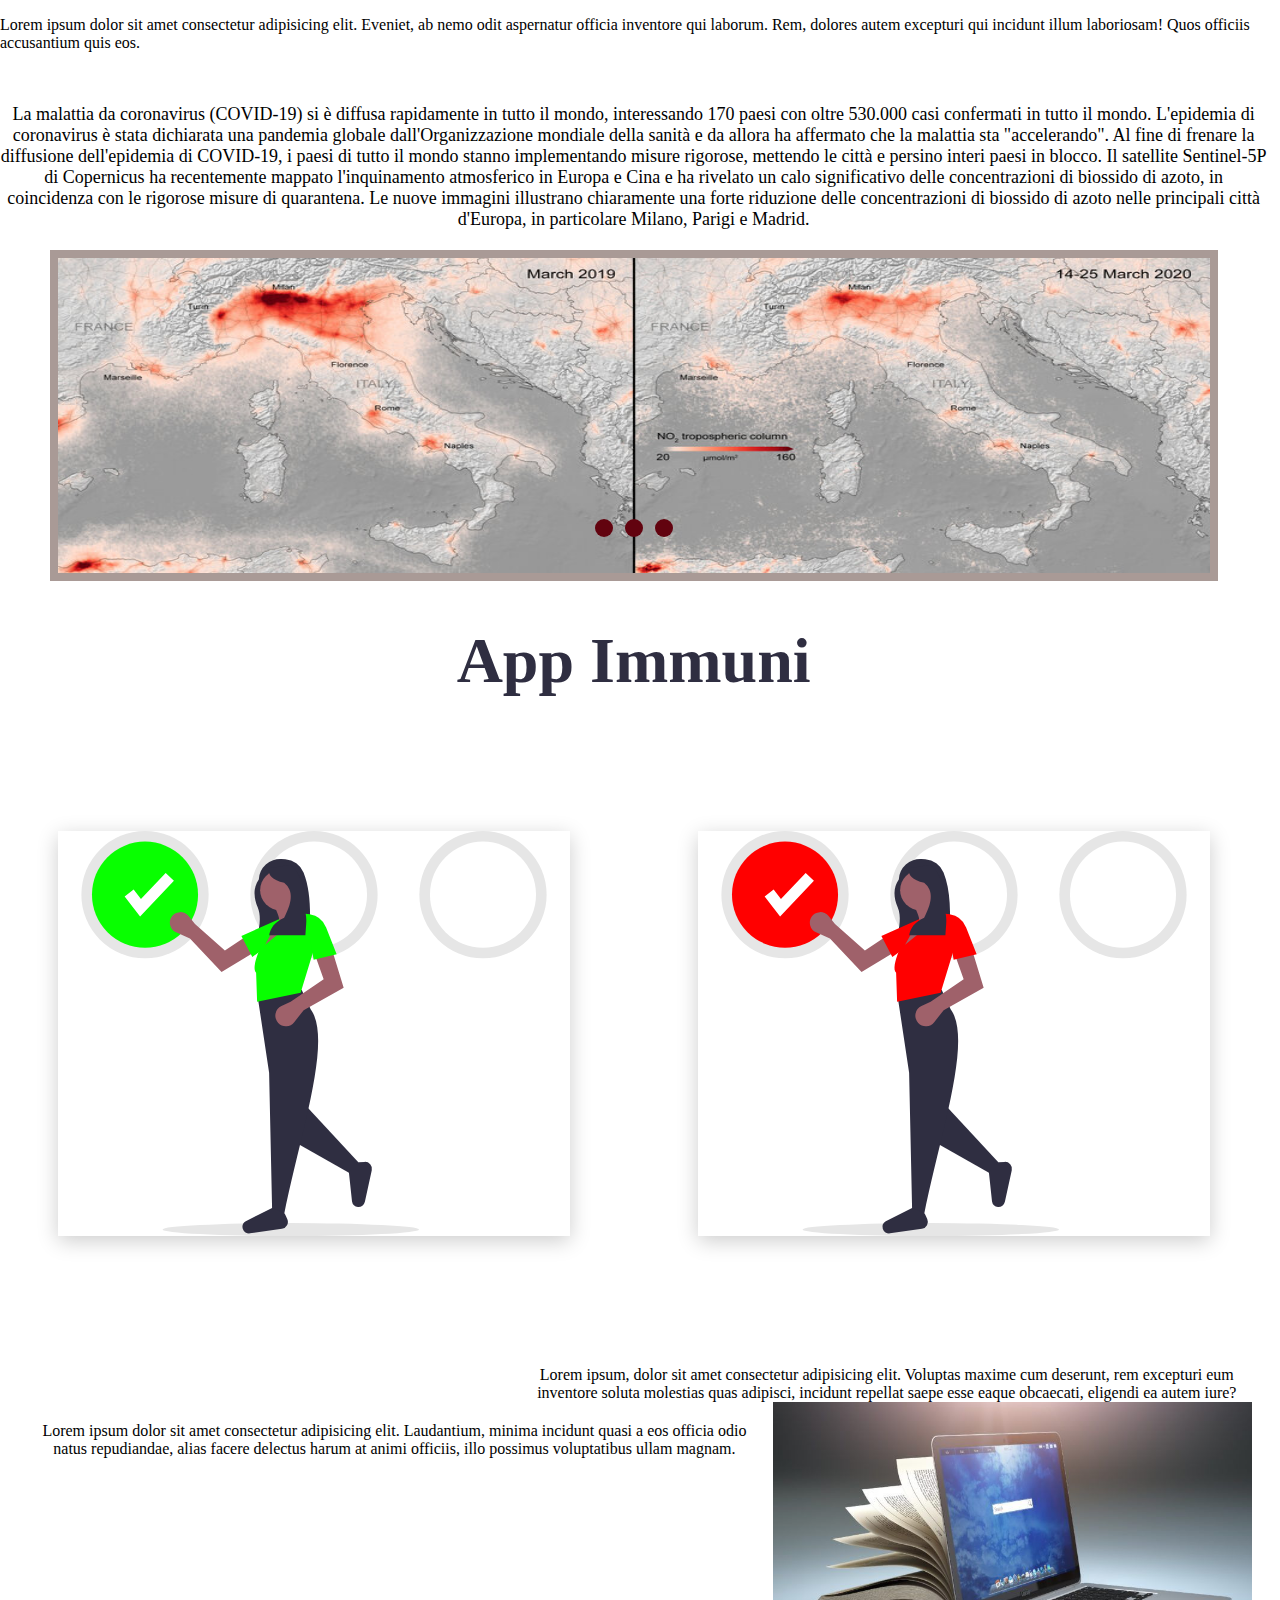
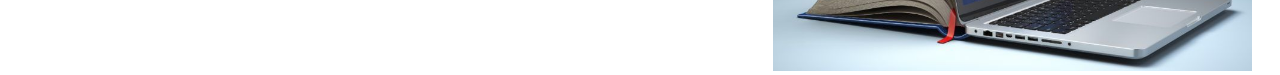
==== commit f97d7d84: "Pc OK" ====
--- a/index.html
+++ b/index.html
@@ -75,40 +75,45 @@
             </div>
         </div>
     </div>
+    <div id="titolo">
+        <h1>App Immuni</h1>
+    </div>
     <div id="immuni">
         <div id="container_immuni">
-            <h1 id="titolo">App Immuni</h1>
-                <div class="card">
-                    <div class="imgBx">
-                        <img src= "img/agree.svg" alt="">
-                    </div>
-                    <div class="content_immuni">
-                        <h2>Card One</h2>
-                        <p>
-                            Lorem ipsum dolor sit amet consectetur, adipisicing elit. 
-                            Fugiat explicabo nisi debitis voluptatem, 
-                            rem nobis molestiae, ab, voluptate excepturi 
-                            sint libero non a hic! Error minus quis dignissimos 
-                            tempora consequatur.
-                        </p>
-                    </div>
+            <div class="card">
+                <div class="imgBx">
+                    <img src= "img/agree.svg" alt="">
                 </div>
-                <div class="card">
-                    <div class="imgBx">
-                        <img src= "img/disagree.svg" alt="">
-                    </div>
-                    <div class="content_immuni">
-                        <h2>Card Two</h2>
-                        <p>
-                            Lorem ipsum dolor sit amet consectetur, adipisicing elit. 
-                            Fugiat explicabo nisi debitis voluptatem, 
-                            rem nobis molestiae, ab, voluptate excepturi 
-                            sint libero non a hic! Error minus quis dignissimos 
-                            tempora consequatur.
-                        </p>
-                    </div>
+                <div class="content_immuni">
+                    <h2>Card One</h2>
+                    <p>
+                        Lorem ipsum dolor sit amet consectetur, adipisicing elit. 
+                        Fugiat explicabo nisi debitis voluptatem, 
+                        rem nobis molestiae, ab, voluptate excepturi 
+                        sint libero non a hic! Error minus quis dignissimos 
+                        tempora consequatur.
+                    </p>
                 </div>
             </div>
+            <div id="vuoto">
+
+            </div>
+            <div class="card">
+                <div class="imgBx">
+                    <img src= "img/disagree.svg" alt="">
+                </div>
+                <div class="content_immuni">
+                    <h2>Card Two</h2>
+                    <p>
+                        Lorem ipsum dolor sit amet consectetur, adipisicing elit. 
+                        Fugiat explicabo nisi debitis voluptatem, 
+                        rem nobis molestiae, ab, voluptate excepturi 
+                        sint libero non a hic! Error minus quis dignissimos 
+                        tempora consequatur.
+                    </p>
+                </div>
+            </div>
+        </div>
     </div>
     <div id="didattica_a_distanza">
         <div id="pro">
@@ -120,10 +125,13 @@
             </div>
         </div>
         <div id="contro">
+            <div class="img_phone">
+                <img src="img/online_classroom.jpg" alt="">
+            </div>
             <div class="testo" id="ebook">
                 Lorem ipsum dolor sit amet consectetur adipisicing elit. Laudantium, minima incidunt quasi a eos officia odio natus repudiandae, alias facere delectus harum at animi officiis, illo possimus voluptatibus ullam magnam.
             </div>
-            <div class="img">
+            <div class="img" id="img_altro">
                 <img src="img/online_classroom.jpg" alt="">
             </div>
         </div>
--- a/style.css
+++ b/style.css
@@ -204,20 +204,38 @@
 #didattica_a_distanza img{
     width: 80vw;
 }
-
-@media (min-width: 576px ){
+.img_phone{
+    display: none;
+}
+
+@media (max-width: 415px){
+    .img_phone{
+        display: block;
+    }
+    #img_altro{
+        display: none;
+    }
+    #titolo{
+        font-size: 10px;
+        margin: 0;
+        text-align: center;
+    }
+    #immuni{
+        margin-top: 20px;
+    }
     #container_immuni .card{
         width: 80vw;   
+        margin-top: 0;
     }
     #container_immuni .card .content_immuni{
-        margin-top: 100px;
+        margin-top: 0;
     }
     #container_immuni .card:hover{
         height: 80vh;
         width: 90vw;
     }
     #container_immuni  .card:hover .content_immuni{
-        margin-top: 650px;
+        margin-top: 260px;
     }
     .images_pro img{
         width: 90vw;
@@ -230,12 +248,13 @@
 @media (min-width: 1023px){
     #titolo{
         margin-bottom: 0;
-        font-size: 5em;
+        font-size: 2em;
+        text-align: center;
     }
     #container_immuni .card{
         width: 85vw;   
         flex-direction: row;
-        margin-top: 100px;
+        margin-top: 0;
     }
     #container_immuni .card .content_immuni{
         margin-top: 100px;
@@ -271,4 +290,54 @@
         margin-right: 20px;
     }
 }
-@media (min-width: 1023px){}+@media (min-width: 1199px){
+    #titolo{
+        margin-bottom: 0;
+        font-size: 2em;
+        text-align: center;
+    }
+    #immuni{
+        margin-top: 0;
+    }
+    #vuoto{
+        width: 10vw;
+    }
+    #container_immuni .card{
+        width: 40vw;   
+        height: 45vh;
+        flex-direction: column;
+        margin-top: 100px;
+    }
+    #container_immuni .card .content_immuni{
+        margin-top: 0;
+    }
+    #container_immuni .card:hover{
+        height: 50vh;
+        width: 45vw;
+    }
+    #container_immuni  .card:hover .content_immuni{
+        margin-top: 330px;
+    }
+    #didattica_a_distanza{
+        position: relative;
+        top: 100px;
+    }
+    #didattica_a_distanza > #pro > .img > img{
+        width: 100%;
+    }
+    #didattica_a_distanza > #contro > .img > img{
+        width: 100%;
+    }
+    #pro, #contro{
+        margin-left: 20px;
+        width: 95vw;
+        display: flex;
+        flex-direction: row;
+    }
+    .img{
+        width: 40vw;
+    }
+    .testo{
+        width: 60vw;
+    }
+}